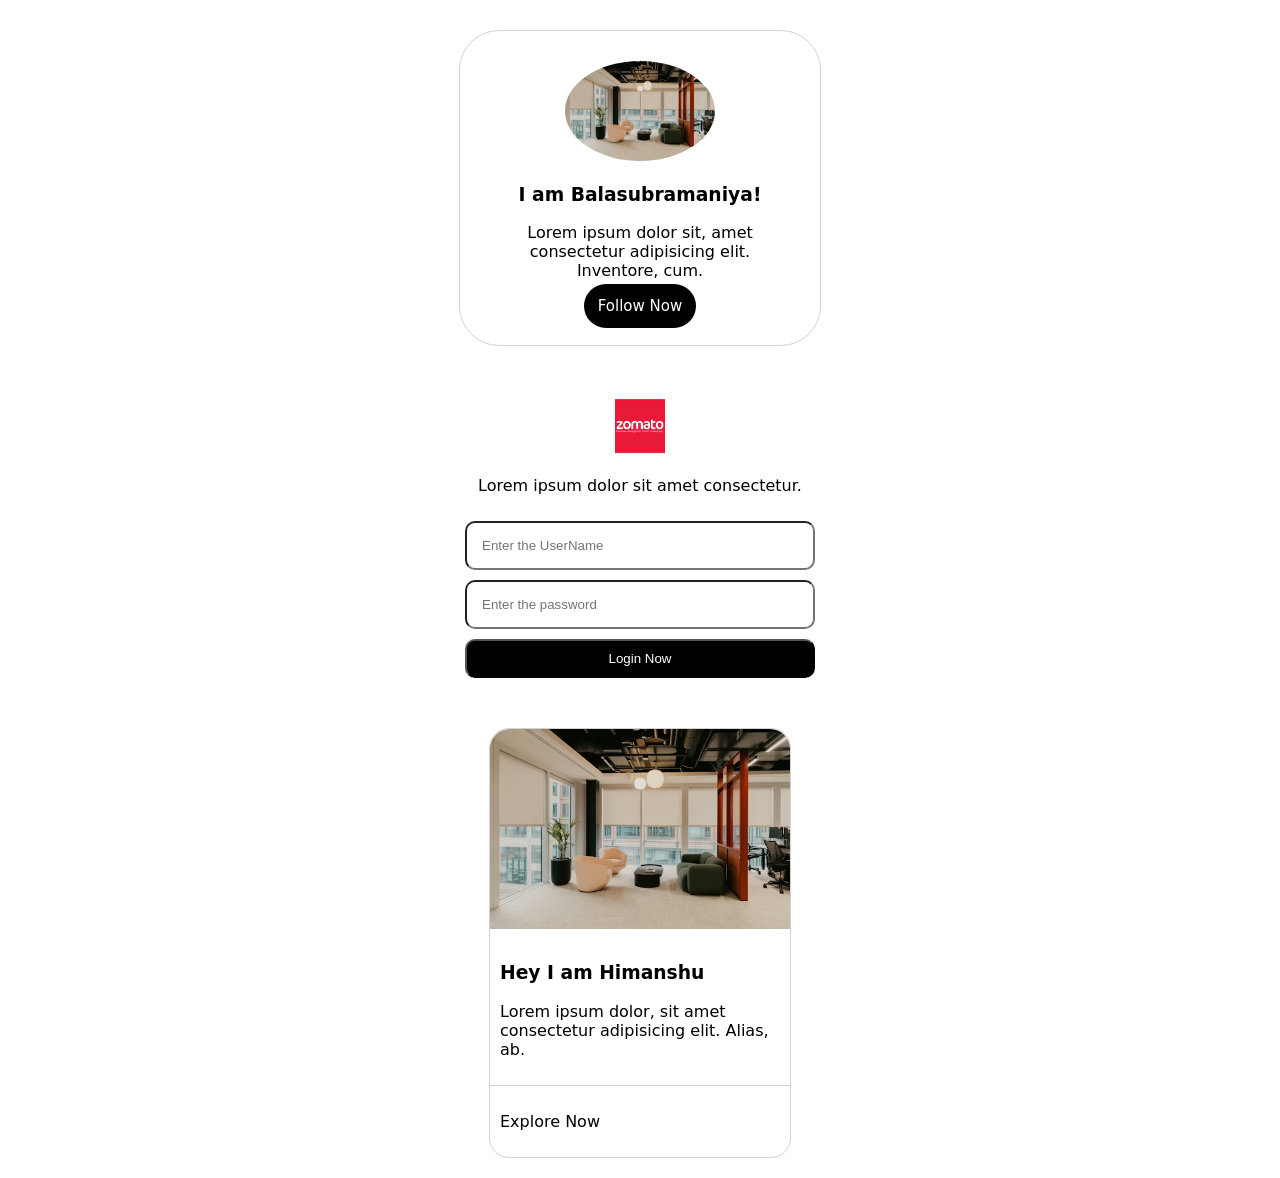
==== index.html @ 9f0fec3c "added commands page" ====
<!DOCTYPE html>
<html lang="en">
<head>
    <meta charset="UTF-8">
    <meta name="viewport" content="width=device-width, initial-scale=1.0">
    <title>Document</title>
    <link rel="stylesheet" href="style.css">   
</head>
<body>
    <div class="box center">
        
        <img src="workplace.avif"  alt="" class="box-mdl">
        <h3>I am Balasubramaniya!</h3>

        <p>Lorem ipsum dolor sit, amet consectetur adipisicing elit. Inventore, cum.</p>

        <submit class="btn">Follow Now</submit>
    </div>


    <div class="zom center">
        <img src="logo.jfif"  alt=" " class="zoms"  height="60px">

        <p>Lorem ipsum dolor sit amet consectetur.</p>
        <input type="text"  placeholder="Enter the UserName" class="input">
        <input type="password"  placeholder="Enter the password" class="input">
        <button class="btns">Login Now</button>
    </div>

    <div class="new">
        <img src="workplace.avif"  alt="" class="news">
        <div class="padding">
        <h3>Hey I am Himanshu</h3>
        <p>Lorem ipsum dolor, sit amet consectetur adipisicing elit. Alias, ab.</p></div>
       <div class="border">
           <p>Explore Now</p></div>
        
     </div>
    
</body>
</html>
---- style.css ----
body{
    box-sizing: border-box;
    margin:0;
    font-family: system-ui, -apple-system, BlinkMacSystemFont, 'Segoe UI', Roboto, Oxygen, Ubuntu, Cantarell, 'Open Sans', 'Helvetica Neue', sans-serif;
}  


.box{
    border:1px solid lightgray;
    margin:30px auto;
    padding: 30px;
    border-radius: 40px;
    width: 300px;
}

.box-mdl{
    height:100px;
    border-radius: 100%;
    
    
    
    
}
.center{
    text-align: center;
}

.btn{
    border-radius:40px;
    border:none;
    padding: 13px 14px;
    background-color: black;
    color: white;
    font-size: 15px;
    
    
}
.zom{
    border:1px solid lightgray;
    margin:30px auto;
    width: 350px;
    padding: 20px;
    border: none;


}
.input{
    width: 100%;
    border-radius: 10px;
    margin-top: 10px;
    padding: 15px;
    box-sizing: border-box;
}

.btns{
    width: 100%;
    background-color: black;
    color: white;
    border-radius: 10px;
    padding: 10px;
    margin-top:10px ;

}

.new{
    border:1px solid lightgray;
    width: 300px;
    margin:20px auto;
    border-radius: 20px;
    
}

.news{
    width:100%;
    border-top-right-radius: 20px;
    border-top-left-radius: 20px;
}

.padding{
    padding: 10px;
    
}


.border{
     border-top: 1px solid lightgray;
     padding: 10px
     ;
}
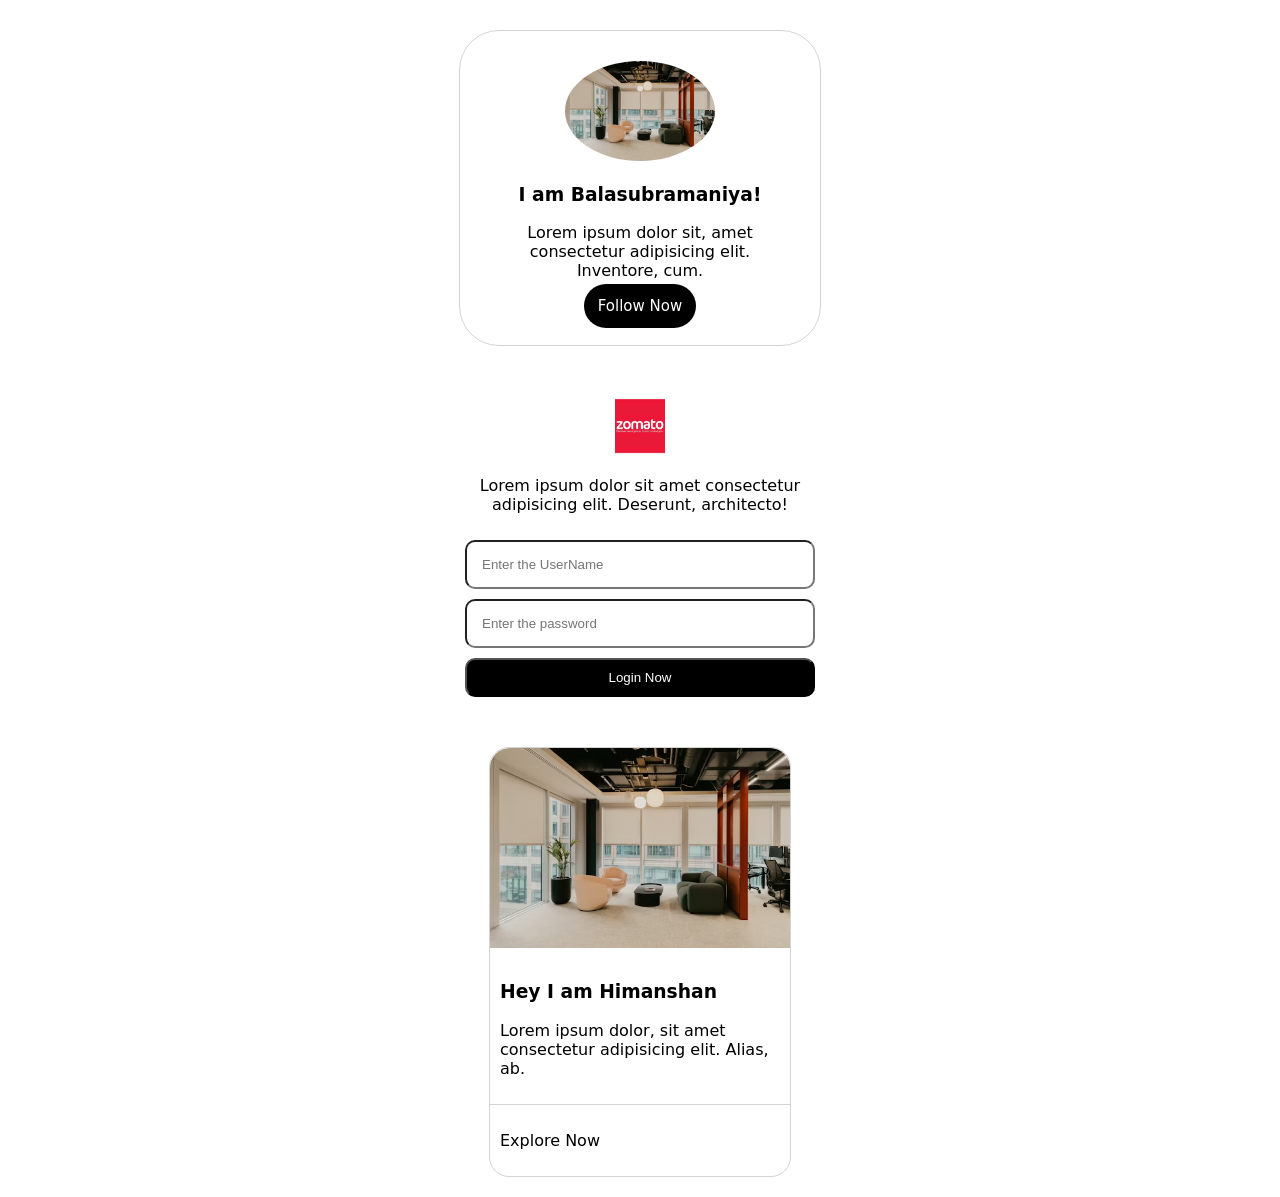
==== commit fdc982e6: "work folder" ====
--- a/index.html
+++ b/index.html
@@ -21,7 +21,7 @@
     <div class="zom center">
         <img src="logo.jfif"  alt=" " class="zoms"  height="60px">
 
-        <p>Lorem ipsum dolor sit amet consectetur.</p>
+        <p>Lorem ipsum dolor sit amet consectetur adipisicing elit. Deserunt, architecto!</p>
         <input type="text"  placeholder="Enter the UserName" class="input">
         <input type="password"  placeholder="Enter the password" class="input">
         <button class="btns">Login Now</button>
@@ -30,7 +30,7 @@
     <div class="new">
         <img src="workplace.avif"  alt="" class="news">
         <div class="padding">
-        <h3>Hey I am Himanshu</h3>
+        <h3>Hey I am Himanshan</h3>
         <p>Lorem ipsum dolor, sit amet consectetur adipisicing elit. Alias, ab.</p></div>
        <div class="border">
            <p>Explore Now</p></div>
